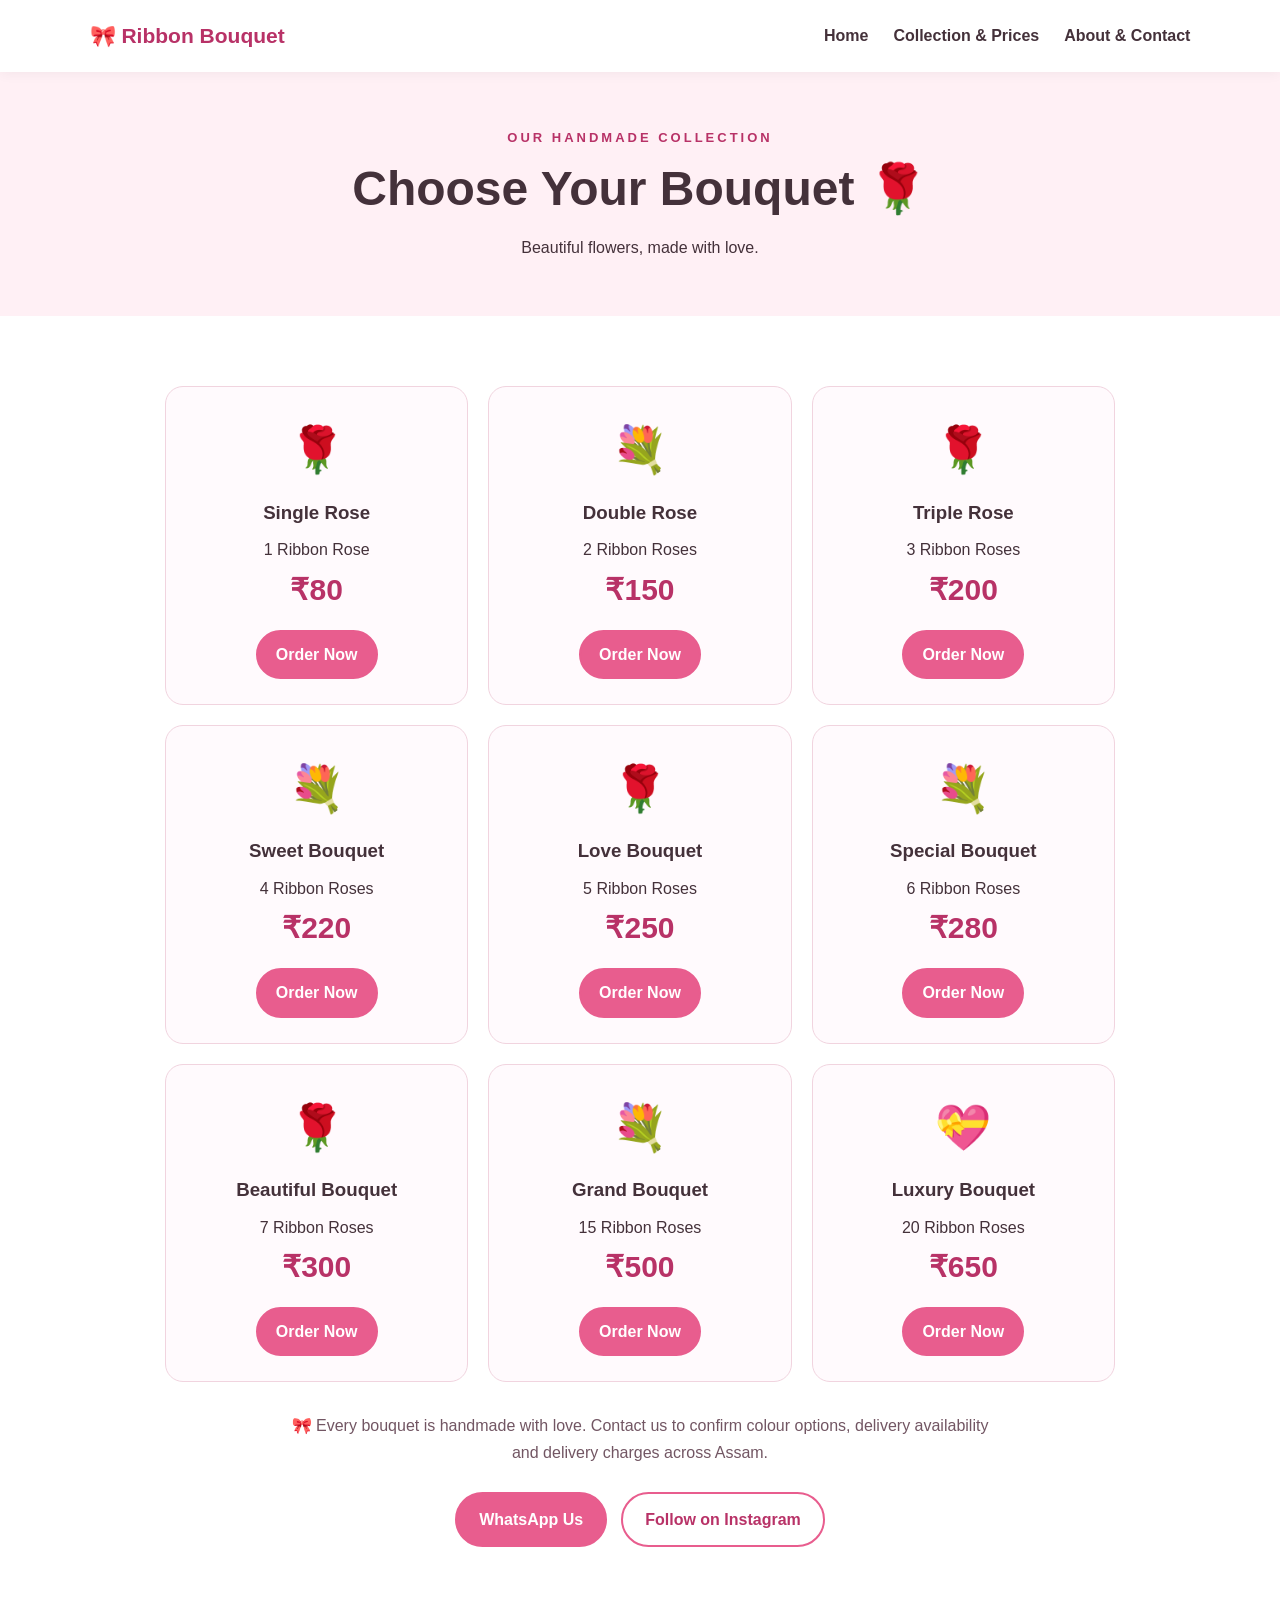
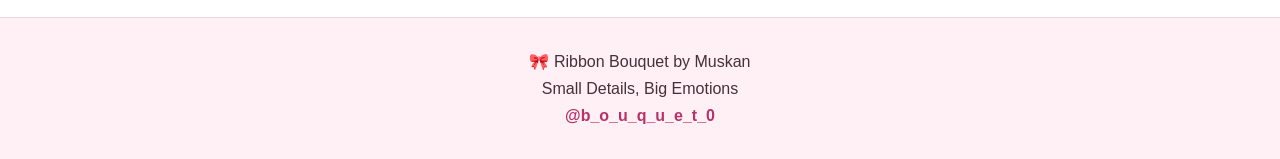
==== collection.html @ 43a4f088 "Create collection.html" ====
<!DOCTYPE html><html lang="en">
<head>
  <meta charset="UTF-8">
  <meta name="viewport" content="width=device-width, initial-scale=1.0">
  <title>Collection & Prices | Ribbon Bouquet by Muskan</title>
  <meta name="description" content="Explore handmade ribbon rose bouquets and prices. Order your favourite bouquet across Assam.">
  <link rel="stylesheet" href="style.css">
</head>
<body>  <header class="header">
    <a class="logo" href="index.html">🎀 Ribbon Bouquet</a>
    <button class="menu-btn" onclick="toggleMenu()">☰</button>
    <nav id="nav">
      <a href="index.html">Home</a>
      <a href="collection.html">Collection & Prices</a>
      <a href="about.html">About & Contact</a>
    </nav>
  </header>  <main>
    <section class="page-banner">
      <p class="eyebrow">OUR HANDMADE COLLECTION</p>
      <h1>Choose Your Bouquet 🌹</h1>
      <p>Beautiful flowers, made with love.</p>
    </section><section class="section">
  <div class="price-grid">

    <article class="price-card">
      <div class="rose">🌹</div>
      <h3>Single Rose</h3>
      <p>1 Ribbon Rose</p>
      <p class="price">₹80</p>
      <a class="btn order-btn" href="#" data-product="1 Rose Bouquet - ₹80">Order Now</a>
    </article>

    <article class="price-card">
      <div class="rose">💐</div>
      <h3>Double Rose</h3>
      <p>2 Ribbon Roses</p>
      <p class="price">₹150</p>
      <a class="btn order-btn" href="#" data-product="2 Rose Bouquet - ₹150">Order Now</a>
    </article>

    <article class="price-card">
      <div class="rose">🌹</div>
      <h3>Triple Rose</h3>
      <p>3 Ribbon Roses</p>
      <p class="price">₹200</p>
      <a class="btn order-btn" href="#" data-product="3 Rose Bouquet - ₹200">Order Now</a>
    </article>

    <article class="price-card">
      <div class="rose">💐</div>
      <h3>Sweet Bouquet</h3>
      <p>4 Ribbon Roses</p>
      <p class="price">₹220</p>
      <a class="btn order-btn" href="#" data-product="4 Rose Bouquet - ₹220">Order Now</a>
    </article>

    <article class="price-card">
      <div class="rose">🌹</div>
      <h3>Love Bouquet</h3>
      <p>5 Ribbon Roses</p>
      <p class="price">₹250</p>
      <a class="btn order-btn" href="#" data-product="5 Rose Bouquet - ₹250">Order Now</a>
    </article>

    <article class="price-card">
      <div class="rose">💐</div>
      <h3>Special Bouquet</h3>
      <p>6 Ribbon Roses</p>
      <p class="price">₹280</p>
      <a class="btn order-btn" href="#" data-product="6 Rose Bouquet - ₹280">Order Now</a>
    </article>

    <article class="price-card">
      <div class="rose">🌹</div>
      <h3>Beautiful Bouquet</h3>
      <p>7 Ribbon Roses</p>
      <p class="price">₹300</p>
      <a class="btn order-btn" href="#" data-product="7 Rose Bouquet - ₹300">Order Now</a>
    </article>

    <article class="price-card">
      <div class="rose">💐</div>
      <h3>Grand Bouquet</h3>
      <p>15 Ribbon Roses</p>
      <p class="price">₹500</p>
      <a class="btn order-btn" href="#" data-product="15 Rose Bouquet - ₹500">Order Now</a>
    </article>

    <article class="price-card">
      <div class="rose">💝</div>
      <h3>Luxury Bouquet</h3>
      <p>20 Ribbon Roses</p>
      <p class="price">₹650</p>
      <a class="btn order-btn" href="#" data-product="20 Rose Bouquet - ₹650">Order Now</a>
    </article>

  </div>

  <p class="note">
    🎀 Every bouquet is handmade with love. Contact us to confirm colour options,
    delivery availability and delivery charges across Assam.
  </p>

  <div class="contact-buttons">
    <a class="btn" href="https://wa.me/919864152219" target="_blank" rel="noopener">WhatsApp Us</a>
    <a class="btn btn-light" href="https://www.instagram.com/b_o_u_q_u_e_t_0/" target="_blank" rel="noopener">Follow on Instagram</a>
  </div>
</section>

  </main>  <footer>
    <p>🎀 Ribbon Bouquet by Muskan</p>
    <p>Small Details, Big Emotions</p>
    <a href="https://www.instagram.com/b_o_u_q_u_e_t_0/" target="_blank" rel="noopener">@b_o_u_q_u_e_t_0</a>
  </footer>  <script src="script.js"></script></body>
</html>
---- style.css ----
* {
  margin: 0;
  padding: 0;
  box-sizing: border-box;
  }

:root {
--pink: #e85d8e;
--dark-pink: #b83267;
--light-pink: #fff0f5;
--gold: #c69b45;
--white: #ffffff;
--text: #44313a;
}

html {
scroll-behavior: smooth;
}

body {
font-family: Arial, sans-serif;
background: var(--white);
color: var(--text);
line-height: 1.7;
}

.header {
display: flex;
justify-content: space-between;
align-items: center;
padding: 18px 7%;
background: #fff;
box-shadow: 0 2px 12px #0000000c;
position: sticky;
top: 0;
z-index: 100;
}

.logo {
color: var(--dark-pink);
font-size: 21px;
font-weight: bold;
text-decoration: none;
}

nav {
display: flex;
gap: 25px;
}

nav a {
color: var(--text);
text-decoration: none;
font-weight: 600;
}

nav a:hover,
footer a:hover {
color: var(--pink);
}

.menu-btn {
display: none;
border: none;
background: transparent;
font-size: 27px;
cursor: pointer;
}

.hero {
min-height: 540px;
padding: 70px 8%;
display: flex;
align-items: center;
justify-content: space-between;
gap: 35px;
background: linear-gradient(135deg, #fff5f8, #ffe3ed);
}

.hero-content {
max-width: 600px;
}

.eyebrow {
color: var(--dark-pink);
font-size: 13px;
letter-spacing: 3px;
font-weight: bold;
margin-bottom: 12px;
}

h1 {
font-size: clamp(38px, 6vw, 65px);
line-height: 1.15;
margin-bottom: 18px;
}

h1 span {
color: var(--pink);
}

.tagline {
color: var(--gold);
font-size: 21px;
font-weight: bold;
margin-bottom: 12px;
}

.hero-content > p:not(.eyebrow):not(.tagline) {
max-width: 500px;
margin-bottom: 24px;
}

.buttons {
display: flex;
flex-wrap: wrap;
gap: 12px;
}

.btn {
display: inline-block;
background: var(--pink);
color: white;
padding: 12px 22px;
border-radius: 30px;
text-decoration: none;
border: 2px solid var(--pink);
font-weight: bold;
transition: 0.2s;
}

.btn:hover {
background: var(--dark-pink);
border-color: var(--dark-pink);
transform: translateY(-2px);
}

.btn-light {
background: transparent;
color: var(--dark-pink);
}

.btn-light:hover {
color: white;
}

.hero-art {
min-width: 240px;
width: 340px;
height: 340px;
border: 2px solid #e8c36e;
border-radius: 50%;
background: radial-gradient(circle, #fff 20%, #ffd9e6 100%);
display: flex;
flex-direction: column;
align-items: center;
justify-content: center;
box-shadow: 0 15px 40px #b832671b;
}

.flower {
font-size: 120px;
filter: drop-shadow(0 5px 5px #00000015);
}

.ribbon {
color: var(--dark-pink);
font-family: Georgia, serif;
font-size: 19px;
font-style: italic;
}

.section {
text-align: center;
padding: 70px 7%;
}

h2 {
font-size: clamp(27px, 4vw, 38px);
margin-bottom: 35px;
}

.cards {
display: grid;
grid-template-columns: repeat(3, 1fr);
gap: 22px;
margin: 30px 0;
}

.card {
padding: 30px 22px;
border: 1px solid #f4d3df;
border-radius: 18px;
background: #fffafd;
box-shadow: 0 8px 25px #00000006;
}

.card span {
font-size: 42px;
}

.card h3 {
margin: 12px 0 7px;
color: var(--dark-pink);
}

.page-banner {
text-align: center;
padding: 55px 20px;
background: var(--light-pink);
}

.page-banner h1 {
font-size: clamp(32px, 5vw, 48px);
}

.price-grid {
display: grid;
grid-template-columns: repeat(3, 1fr);
gap: 20px;
max-width: 950px;
margin: auto;
}

.price-card {
border: 1px solid #f1d4df;
padding: 25px 15px;
border-radius: 18px;
background: #fffafd;
}

.price-card .rose {
font-size: 45px;
}

.price-card h3 {
margin: 8px 0;
}

.price {
color: var(--dark-pink);
font-size: 30px;
font-weight: bold;
}

.price-card .btn {
margin-top: 15px;
padding: 9px 18px;
}

.note {
margin: 30px auto 0;
max-width: 700px;
color: #725663;
}

.about-box {
max-width: 850px;
margin: auto;
text-align: left;
background: #fffafd;
border: 1px solid #f1d4df;
border-radius: 20px;
padding: 30px;
}

.about-box h2 {
margin: 20px 0 10px;
font-size: 25px;
}

.about-box ul {
padding-left: 22px;
}

.contact-buttons {
display: flex;
justify-content: center;
flex-wrap: wrap;
gap: 14px;
margin-top: 25px;
}

footer {
text-align: center;
padding: 30px 15px;
background: #fff0f5;
border-top: 1px solid #f1d4df;
}

footer a {
color: var(--dark-pink);
text-decoration: none;
font-weight: bold;
}

@media (max-width: 700px) {
.header {
padding: 15px 5%;
}

.logo {
font-size: 17px;
}

.menu-btn {
display: block;
}

nav {
display: none;
position: absolute;
top: 65px;
left: 0;
right: 0;
background: white;
flex-direction: column;
gap: 0;
box-shadow: 0 10px 15px #00000010;
}

nav.show {
display: flex;
}

nav a {
padding: 13px 7%;
border-top: 1px solid #f8e1e9;
}

.hero {
padding: 45px 7%;
flex-direction: column;
text-align: center;
}

.hero-content {
order: 1;
}

.hero-art {
order: 0;
width: 240px;
height: 240px;
min-width: 0;
}

.flower {
font-size: 85px;
}

.buttons {
justify-content: center;
}

.cards,
.price-grid {
grid-template-columns: 1fr;
}

.section {
padding: 50px 6%;
}
}
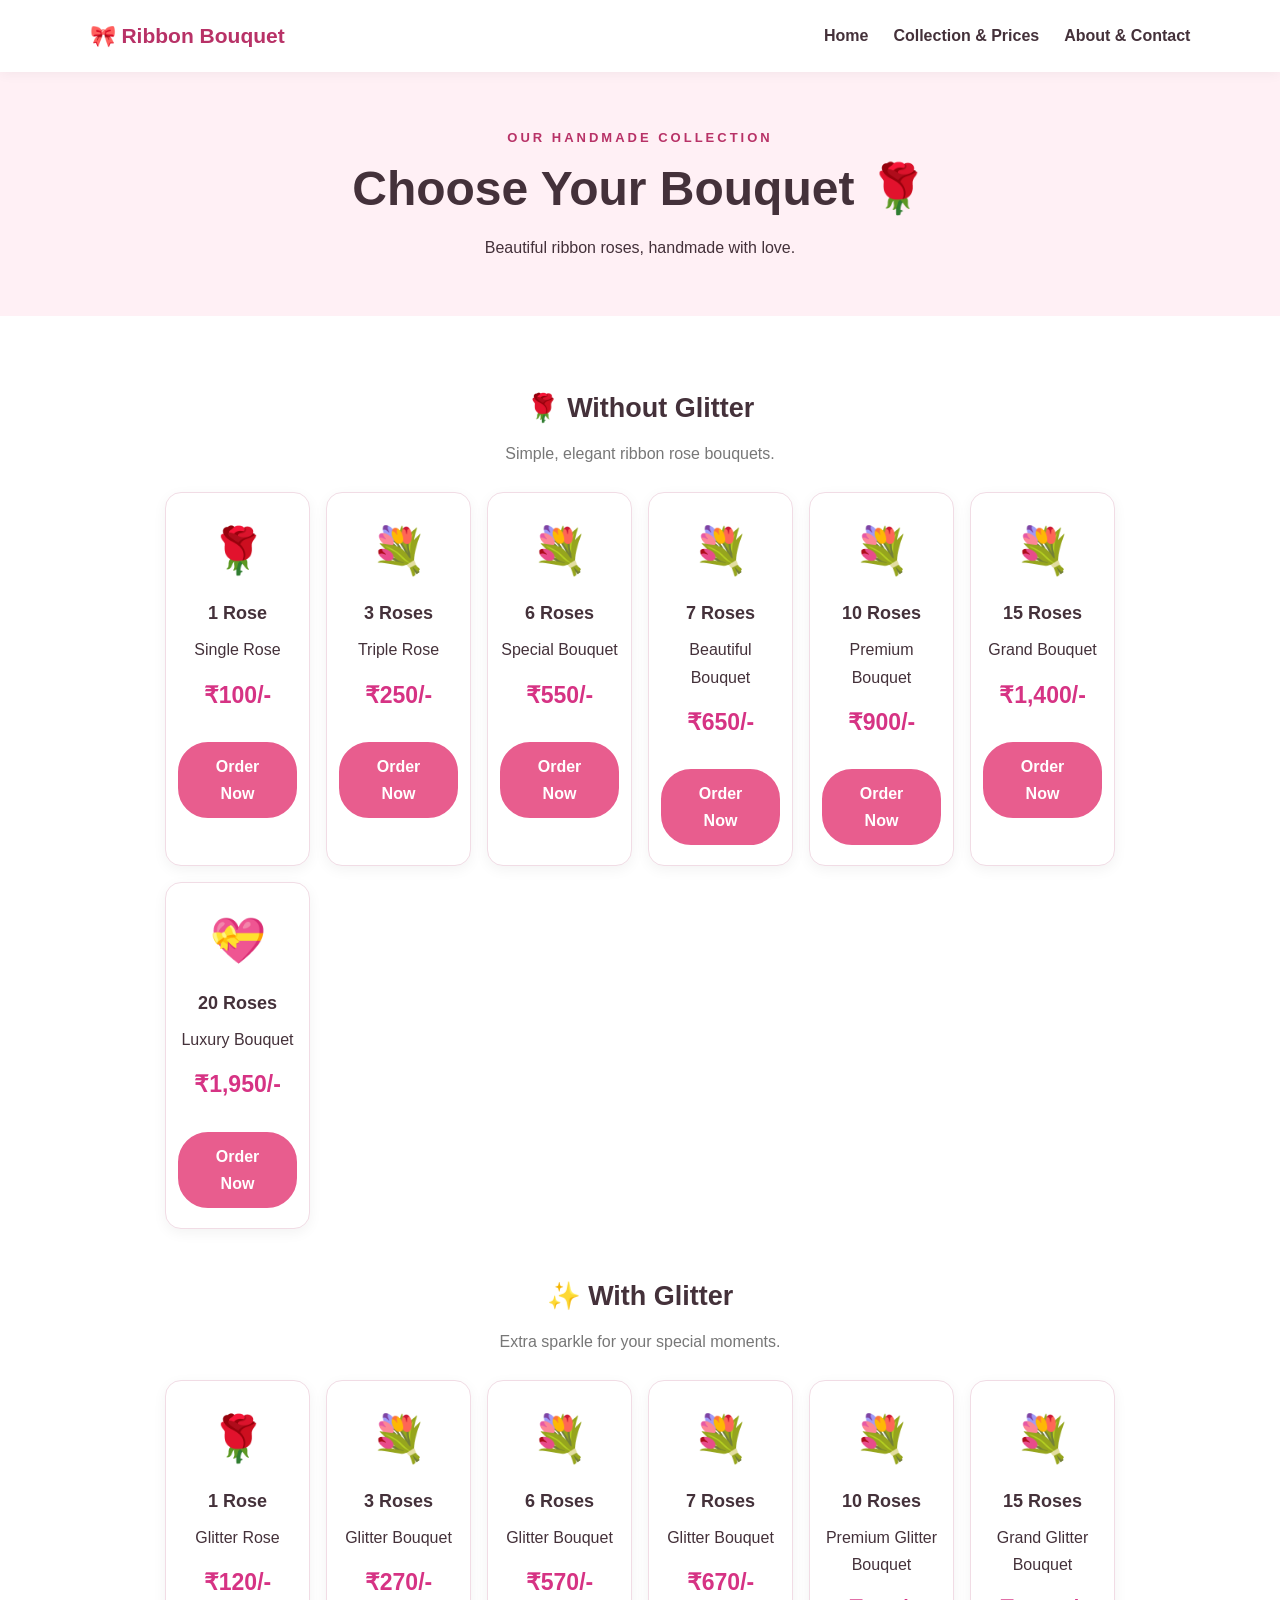
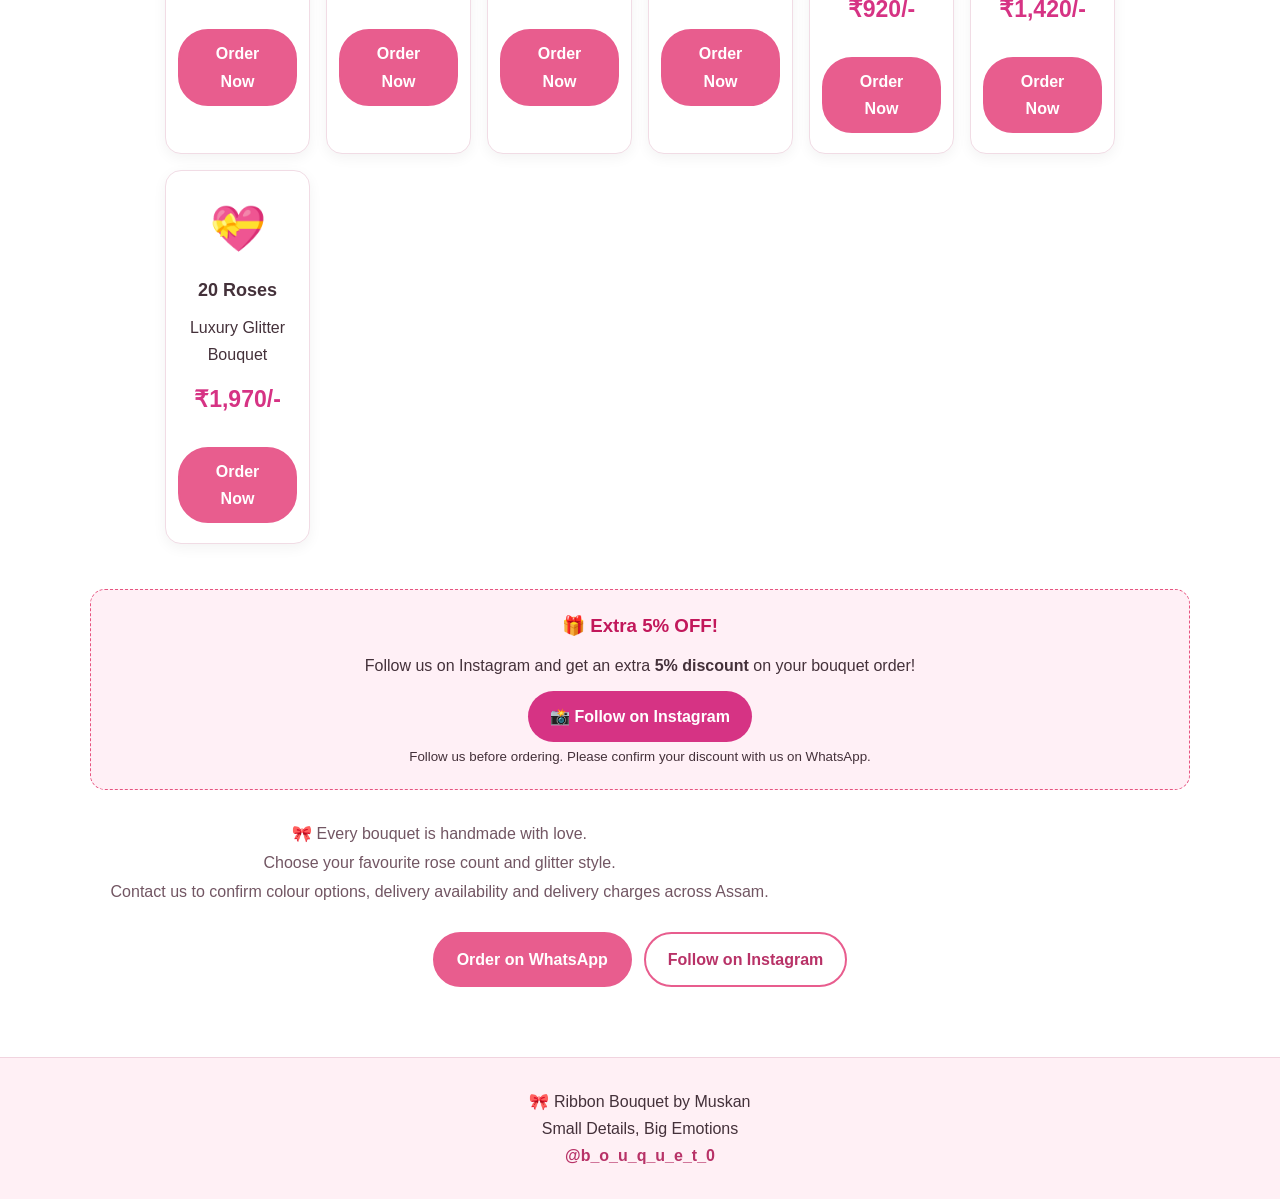
==== commit 8d81fc61: "Update collection.html" ====
--- a/collection.html
+++ b/collection.html
@@ -1,115 +1,360 @@
-<!DOCTYPE html><html lang="en">
+<!DOCTYPE html>
+<html lang="en">
 <head>
   <meta charset="UTF-8">
   <meta name="viewport" content="width=device-width, initial-scale=1.0">
+
   <title>Collection & Prices | Ribbon Bouquet by Muskan</title>
-  <meta name="description" content="Explore handmade ribbon rose bouquets and prices. Order your favourite bouquet across Assam.">
+
+  <meta name="description"
+        content="Explore handmade ribbon rose bouquets with and without glitter. Get an extra 5% discount when you follow us on Instagram. Delivery across Assam.">
+
   <link rel="stylesheet" href="style.css">
+
+  <style>
+    .price-section {
+      margin-bottom: 45px;
+    }
+
+    .price-heading {
+      text-align: center;
+      margin-bottom: 25px;
+    }
+
+    .price-heading h2 {
+      font-size: 27px;
+      margin-bottom: 8px;
+    }
+
+    .price-heading p {
+      color: #777;
+    }
+
+    .price-grid {
+      display: grid;
+      grid-template-columns: repeat(auto-fit, minmax(145px, 1fr));
+      gap: 16px;
+    }
+
+    .price-card {
+      background: #fff;
+      border: 1px solid #f1dce5;
+      border-radius: 16px;
+      padding: 20px 12px;
+      text-align: center;
+      box-shadow: 0 4px 14px rgba(0,0,0,0.05);
+    }
+
+    .rose {
+      font-size: 38px;
+      margin-bottom: 8px;
+    }
+
+    .price-card h3 {
+      font-size: 18px;
+      margin: 8px 0;
+    }
+
+    .price-card .price {
+      font-size: 23px;
+      font-weight: bold;
+      color: #d63384;
+      margin: 12px 0;
+    }
+
+    .discount-note {
+      background: #fff0f6;
+      border: 1px dashed #e75480;
+      border-radius: 15px;
+      padding: 20px;
+      text-align: center;
+      margin: 30px 0;
+    }
+
+    .discount-note h3 {
+      color: #c2185b;
+      margin-bottom: 10px;
+    }
+
+    .discount-note p {
+      line-height: 1.7;
+    }
+
+    .follow-btn {
+      display: inline-block;
+      margin-top: 12px;
+      padding: 12px 22px;
+      background: #d63384;
+      color: white;
+      border-radius: 30px;
+      text-decoration: none;
+      font-weight: bold;
+    }
+
+    .note {
+      line-height: 1.8;
+      text-align: center;
+      margin: 25px 0;
+    }
+
+    .contact-buttons {
+      display: flex;
+      flex-wrap: wrap;
+      justify-content: center;
+      gap: 12px;
+    }
+
+    @media (max-width: 400px) {
+      .price-grid {
+        grid-template-columns: repeat(2, minmax(0, 1fr));
+      }
+    }
+  </style>
 </head>
-<body>  <header class="header">
+
+<body>
+
+  <header class="header">
     <a class="logo" href="index.html">🎀 Ribbon Bouquet</a>
-    <button class="menu-btn" onclick="toggleMenu()">☰</button>
+
+    <button class="menu-btn"
+            onclick="toggleMenu()"
+            aria-label="Open navigation menu">☰</button>
+
     <nav id="nav">
       <a href="index.html">Home</a>
       <a href="collection.html">Collection & Prices</a>
       <a href="about.html">About & Contact</a>
     </nav>
-  </header>  <main>
+  </header>
+
+  <main>
+
     <section class="page-banner">
       <p class="eyebrow">OUR HANDMADE COLLECTION</p>
       <h1>Choose Your Bouquet 🌹</h1>
-      <p>Beautiful flowers, made with love.</p>
-    </section><section class="section">
-  <div class="price-grid">
-
-    <article class="price-card">
-      <div class="rose">🌹</div>
-      <h3>Single Rose</h3>
-      <p>1 Ribbon Rose</p>
-      <p class="price">₹80</p>
-      <a class="btn order-btn" href="#" data-product="1 Rose Bouquet - ₹80">Order Now</a>
-    </article>
-
-    <article class="price-card">
-      <div class="rose">💐</div>
-      <h3>Double Rose</h3>
-      <p>2 Ribbon Roses</p>
-      <p class="price">₹150</p>
-      <a class="btn order-btn" href="#" data-product="2 Rose Bouquet - ₹150">Order Now</a>
-    </article>
-
-    <article class="price-card">
-      <div class="rose">🌹</div>
-      <h3>Triple Rose</h3>
-      <p>3 Ribbon Roses</p>
-      <p class="price">₹200</p>
-      <a class="btn order-btn" href="#" data-product="3 Rose Bouquet - ₹200">Order Now</a>
-    </article>
-
-    <article class="price-card">
-      <div class="rose">💐</div>
-      <h3>Sweet Bouquet</h3>
-      <p>4 Ribbon Roses</p>
-      <p class="price">₹220</p>
-      <a class="btn order-btn" href="#" data-product="4 Rose Bouquet - ₹220">Order Now</a>
-    </article>
-
-    <article class="price-card">
-      <div class="rose">🌹</div>
-      <h3>Love Bouquet</h3>
-      <p>5 Ribbon Roses</p>
-      <p class="price">₹250</p>
-      <a class="btn order-btn" href="#" data-product="5 Rose Bouquet - ₹250">Order Now</a>
-    </article>
-
-    <article class="price-card">
-      <div class="rose">💐</div>
-      <h3>Special Bouquet</h3>
-      <p>6 Ribbon Roses</p>
-      <p class="price">₹280</p>
-      <a class="btn order-btn" href="#" data-product="6 Rose Bouquet - ₹280">Order Now</a>
-    </article>
-
-    <article class="price-card">
-      <div class="rose">🌹</div>
-      <h3>Beautiful Bouquet</h3>
-      <p>7 Ribbon Roses</p>
-      <p class="price">₹300</p>
-      <a class="btn order-btn" href="#" data-product="7 Rose Bouquet - ₹300">Order Now</a>
-    </article>
-
-    <article class="price-card">
-      <div class="rose">💐</div>
-      <h3>Grand Bouquet</h3>
-      <p>15 Ribbon Roses</p>
-      <p class="price">₹500</p>
-      <a class="btn order-btn" href="#" data-product="15 Rose Bouquet - ₹500">Order Now</a>
-    </article>
-
-    <article class="price-card">
-      <div class="rose">💝</div>
-      <h3>Luxury Bouquet</h3>
-      <p>20 Ribbon Roses</p>
-      <p class="price">₹650</p>
-      <a class="btn order-btn" href="#" data-product="20 Rose Bouquet - ₹650">Order Now</a>
-    </article>
-
-  </div>
-
-  <p class="note">
-    🎀 Every bouquet is handmade with love. Contact us to confirm colour options,
-    delivery availability and delivery charges across Assam.
-  </p>
-
-  <div class="contact-buttons">
-    <a class="btn" href="https://wa.me/919864152219" target="_blank" rel="noopener">WhatsApp Us</a>
-    <a class="btn btn-light" href="https://www.instagram.com/b_o_u_q_u_e_t_0/" target="_blank" rel="noopener">Follow on Instagram</a>
-  </div>
-</section>
-
-  </main>  <footer>
+      <p>Beautiful ribbon roses, handmade with love.</p>
+    </section>
+
+    <section class="section">
+
+      <!-- WITHOUT GLITTER -->
+      <div class="price-section">
+
+        <div class="price-heading">
+          <h2>🌹 Without Glitter</h2>
+          <p>Simple, elegant ribbon rose bouquets.</p>
+        </div>
+
+        <div class="price-grid">
+
+          <article class="price-card">
+            <div class="rose">🌹</div>
+            <h3>1 Rose</h3>
+            <p>Single Rose</p>
+            <p class="price">₹100/-</p>
+            <a class="btn order-btn" href="#"
+               data-product="Without Glitter - 1 Rose - ₹100">Order Now</a>
+          </article>
+
+          <article class="price-card">
+            <div class="rose">💐</div>
+            <h3>3 Roses</h3>
+            <p>Triple Rose</p>
+            <p class="price">₹250/-</p>
+            <a class="btn order-btn" href="#"
+               data-product="Without Glitter - 3 Roses - ₹250">Order Now</a>
+          </article>
+
+          <article class="price-card">
+            <div class="rose">💐</div>
+            <h3>6 Roses</h3>
+            <p>Special Bouquet</p>
+            <p class="price">₹550/-</p>
+            <a class="btn order-btn" href="#"
+               data-product="Without Glitter - 6 Roses - ₹550">Order Now</a>
+          </article>
+
+          <article class="price-card">
+            <div class="rose">💐</div>
+            <h3>7 Roses</h3>
+            <p>Beautiful Bouquet</p>
+            <p class="price">₹650/-</p>
+            <a class="btn order-btn" href="#"
+               data-product="Without Glitter - 7 Roses - ₹650">Order Now</a>
+          </article>
+
+          <article class="price-card">
+            <div class="rose">💐</div>
+            <h3>10 Roses</h3>
+            <p>Premium Bouquet</p>
+            <p class="price">₹900/-</p>
+            <a class="btn order-btn" href="#"
+               data-product="Without Glitter - 10 Roses - ₹900">Order Now</a>
+          </article>
+
+          <article class="price-card">
+            <div class="rose">💐</div>
+            <h3>15 Roses</h3>
+            <p>Grand Bouquet</p>
+            <p class="price">₹1,400/-</p>
+            <a class="btn order-btn" href="#"
+               data-product="Without Glitter - 15 Roses - ₹1400">Order Now</a>
+          </article>
+
+          <article class="price-card">
+            <div class="rose">💝</div>
+            <h3>20 Roses</h3>
+            <p>Luxury Bouquet</p>
+            <p class="price">₹1,950/-</p>
+            <a class="btn order-btn" href="#"
+               data-product="Without Glitter - 20 Roses - ₹1950">Order Now</a>
+          </article>
+
+        </div>
+      </div>
+
+      <!-- WITH GLITTER -->
+      <div class="price-section">
+
+        <div class="price-heading">
+          <h2>✨ With Glitter</h2>
+          <p>Extra sparkle for your special moments.</p>
+        </div>
+
+        <div class="price-grid">
+
+          <article class="price-card">
+            <div class="rose">🌹</div>
+            <h3>1 Rose</h3>
+            <p>Glitter Rose</p>
+            <p class="price">₹120/-</p>
+            <a class="btn order-btn" href="#"
+               data-product="With Glitter - 1 Rose - ₹120">Order Now</a>
+          </article>
+
+          <article class="price-card">
+            <div class="rose">💐</div>
+            <h3>3 Roses</h3>
+            <p>Glitter Bouquet</p>
+            <p class="price">₹270/-</p>
+            <a class="btn order-btn" href="#"
+               data-product="With Glitter - 3 Roses - ₹270">Order Now</a>
+          </article>
+
+          <article class="price-card">
+            <div class="rose">💐</div>
+            <h3>6 Roses</h3>
+            <p>Glitter Bouquet</p>
+            <p class="price">₹570/-</p>
+            <a class="btn order-btn" href="#"
+               data-product="With Glitter - 6 Roses - ₹570">Order Now</a>
+          </article>
+
+          <article class="price-card">
+            <div class="rose">💐</div>
+            <h3>7 Roses</h3>
+            <p>Glitter Bouquet</p>
+            <p class="price">₹670/-</p>
+            <a class="btn order-btn" href="#"
+               data-product="With Glitter - 7 Roses - ₹670">Order Now</a>
+          </article>
+
+          <article class="price-card">
+            <div class="rose">💐</div>
+            <h3>10 Roses</h3>
+            <p>Premium Glitter Bouquet</p>
+            <p class="price">₹920/-</p>
+            <a class="btn order-btn" href="#"
+               data-product="With Glitter - 10 Roses - ₹920">Order Now</a>
+          </article>
+
+          <article class="price-card">
+            <div class="rose">💐</div>
+            <h3>15 Roses</h3>
+            <p>Grand Glitter Bouquet</p>
+            <p class="price">₹1,420/-</p>
+            <a class="btn order-btn" href="#"
+               data-product="With Glitter - 15 Roses - ₹1420">Order Now</a>
+          </article>
+
+          <article class="price-card">
+            <div class="rose">💝</div>
+            <h3>20 Roses</h3>
+            <p>Luxury Glitter Bouquet</p>
+            <p class="price">₹1,970/-</p>
+            <a class="btn order-btn" href="#"
+               data-product="With Glitter - 20 Roses - ₹1970">Order Now</a>
+          </article>
+
+        </div>
+      </div>
+
+      <!-- INSTAGRAM DISCOUNT -->
+      <div class="discount-note">
+        <h3>🎁 Extra 5% OFF!</h3>
+
+        <p>
+          Follow us on Instagram and get an extra
+          <strong>5% discount</strong> on your bouquet order!
+        </p>
+
+        <a class="follow-btn"
+           href="https://www.instagram.com/b_o_u_q_u_e_t_0/"
+           target="_blank"
+           rel="noopener">
+          📸 Follow on Instagram
+        </a>
+
+        <p>
+          <small>
+            Follow us before ordering. Please confirm your discount
+            with us on WhatsApp.
+          </small>
+        </p>
+      </div>
+
+      <p class="note">
+        🎀 Every bouquet is handmade with love.<br>
+        Choose your favourite rose count and glitter style.<br>
+        Contact us to confirm colour options, delivery availability
+        and delivery charges across Assam.
+      </p>
+
+      <div class="contact-buttons">
+
+        <a class="btn"
+           href="https://wa.me/919864152219"
+           target="_blank"
+           rel="noopener">
+          Order on WhatsApp
+        </a>
+
+        <a class="btn btn-light"
+           href="https://www.instagram.com/b_o_u_q_u_e_t_0/"
+           target="_blank"
+           rel="noopener">
+          Follow on Instagram
+        </a>
+
+      </div>
+
+    </section>
+
+  </main>
+
+  <footer>
     <p>🎀 Ribbon Bouquet by Muskan</p>
     <p>Small Details, Big Emotions</p>
-    <a href="https://www.instagram.com/b_o_u_q_u_e_t_0/" target="_blank" rel="noopener">@b_o_u_q_u_e_t_0</a>
-  </footer>  <script src="script.js"></script></body>
+
+    <a href="https://www.instagram.com/b_o_u_q_u_e_t_0/"
+       target="_blank"
+       rel="noopener">
+      @b_o_u_q_u_e_t_0
+    </a>
+  </footer>
+
+  <script src="script.js"></script>
+
+</body>
 </html>
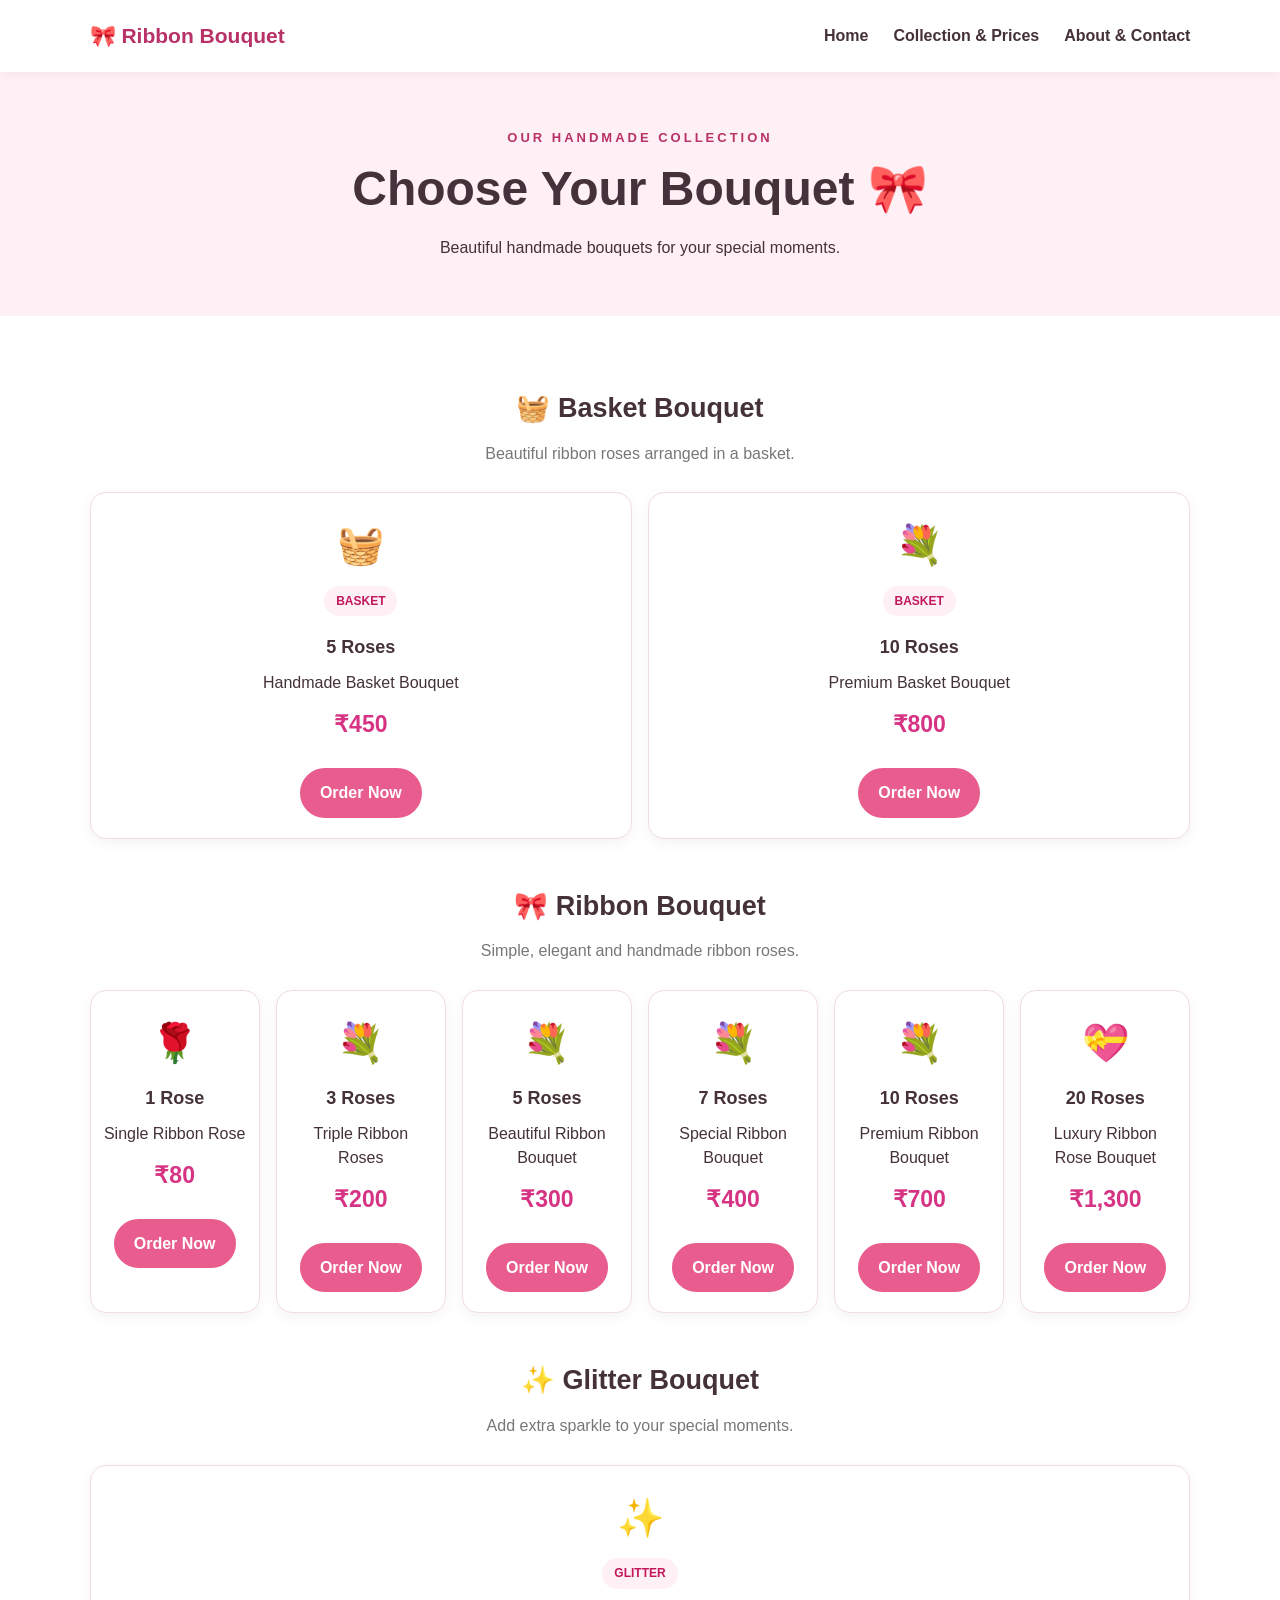
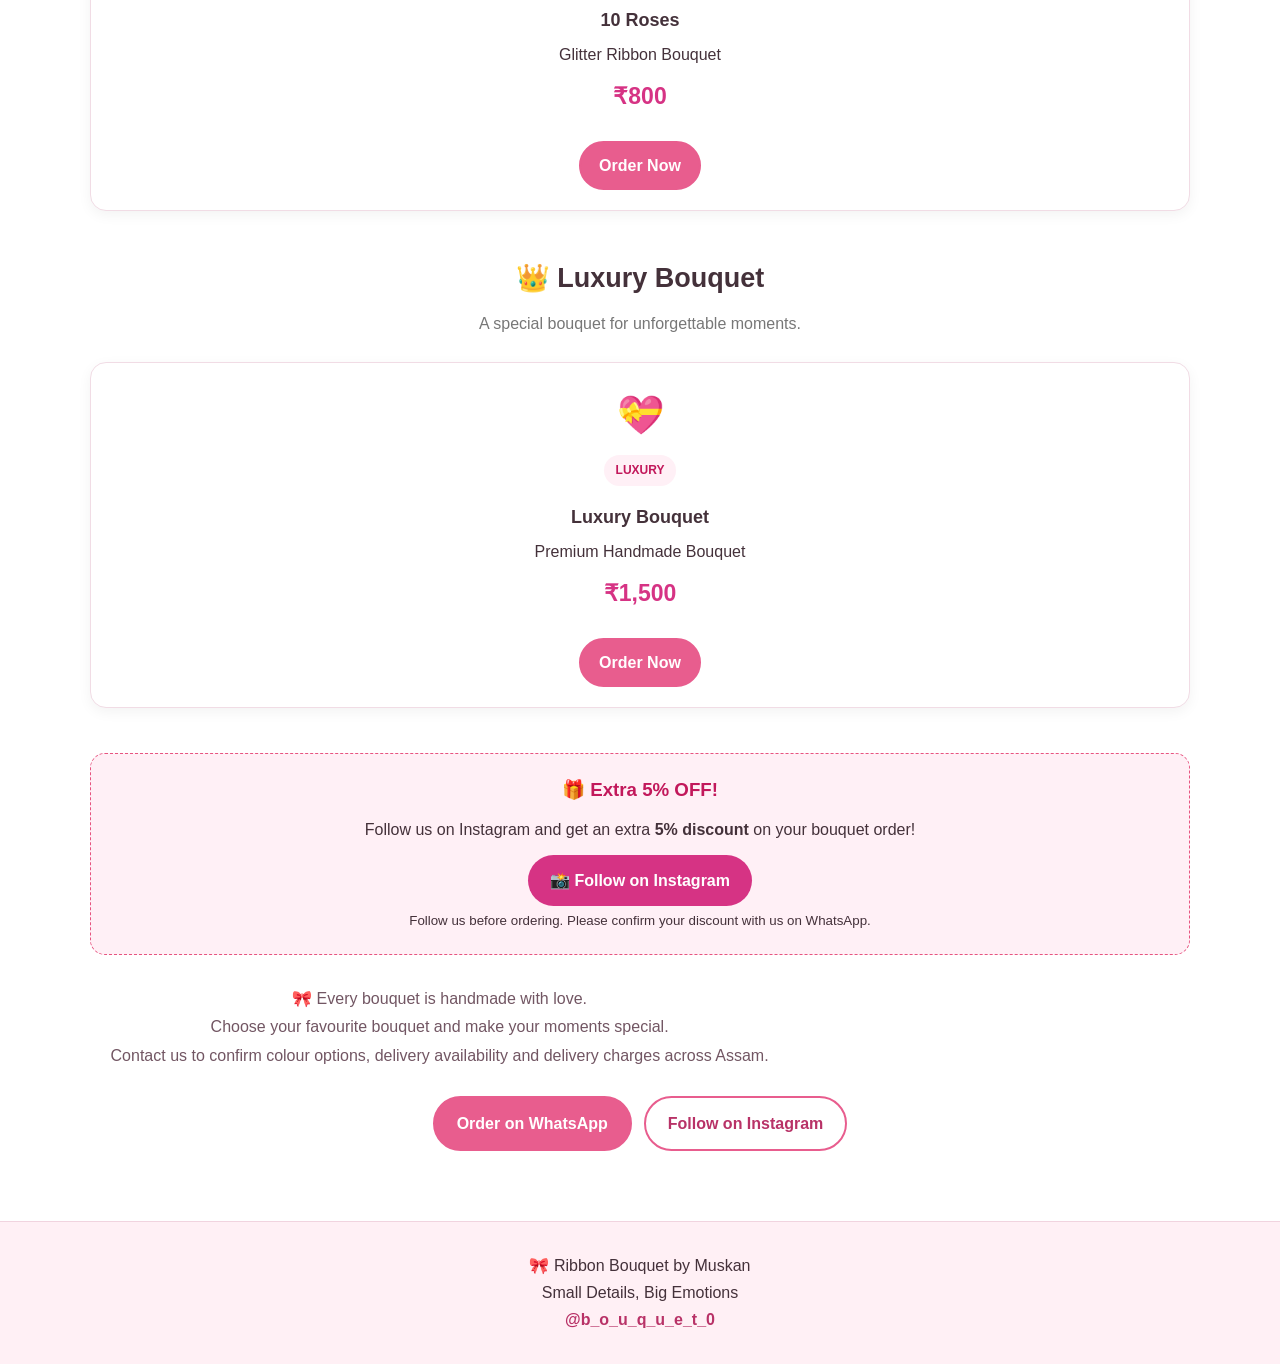
==== commit 75a4277f: "Update collection.html" ====
--- a/collection.html
+++ b/collection.html
@@ -1,17 +1,10 @@
-<!DOCTYPE html>
-<html lang="en">
+<!DOCTYPE html><html lang="en">
 <head>
   <meta charset="UTF-8">
-  <meta name="viewport" content="width=device-width, initial-scale=1.0">
-
-  <title>Collection & Prices | Ribbon Bouquet by Muskan</title>
-
-  <meta name="description"
-        content="Explore handmade ribbon rose bouquets with and without glitter. Get an extra 5% discount when you follow us on Instagram. Delivery across Assam.">
-
-  <link rel="stylesheet" href="style.css">
-
-  <style>
+  <meta name="viewport" content="width=device-width, initial-scale=1.0">  <title>Collection & Prices | Ribbon Bouquet by Muskan</title><meta name="description"
+content="Explore handmade Basket Bouquets, Ribbon Bouquets, Glitter Bouquets and Luxury Bouquets by Ribbon Bouquet by Muskan. Get an extra 5% discount when you follow us on Instagram. Delivery across Assam.">
+
+  <meta name="theme-color" content="#d63384">  <link rel="stylesheet" href="style.css">  <style>
     .price-section {
       margin-bottom: 45px;
     }
@@ -42,7 +35,13 @@
       border-radius: 16px;
       padding: 20px 12px;
       text-align: center;
-      box-shadow: 0 4px 14px rgba(0,0,0,0.05);
+      box-shadow: 0 4px 14px rgba(0, 0, 0, 0.05);
+      transition: transform 0.2s ease, box-shadow 0.2s ease;
+    }
+
+    .price-card:hover {
+      transform: translateY(-4px);
+      box-shadow: 0 8px 20px rgba(214, 51, 132, 0.12);
     }
 
     .rose {
@@ -53,6 +52,10 @@
     .price-card h3 {
       font-size: 18px;
       margin: 8px 0;
+    }
+
+    .price-card p {
+      line-height: 1.5;
     }
 
     .price-card .price {
@@ -60,6 +63,12 @@
       font-weight: bold;
       color: #d63384;
       margin: 12px 0;
+    }
+
+    .price-card .order-btn {
+      display: inline-block;
+      text-decoration: none;
+      cursor: pointer;
     }
 
     .discount-note {
@@ -91,6 +100,10 @@
       font-weight: bold;
     }
 
+    .follow-btn:hover {
+      background: #b52168;
+    }
+
     .note {
       line-height: 1.8;
       text-align: center;
@@ -104,257 +117,328 @@
       gap: 12px;
     }
 
+    .category-label {
+      display: inline-block;
+      background: #fff0f6;
+      color: #c2185b;
+      padding: 5px 12px;
+      border-radius: 20px;
+      font-size: 12px;
+      font-weight: bold;
+      margin-bottom: 8px;
+    }
+
     @media (max-width: 400px) {
       .price-grid {
         grid-template-columns: repeat(2, minmax(0, 1fr));
+        gap: 10px;
       }
-    }
-  </style>
-</head>
-
-<body>
-
-  <header class="header">
-    <a class="logo" href="index.html">🎀 Ribbon Bouquet</a>
-
-    <button class="menu-btn"
-            onclick="toggleMenu()"
-            aria-label="Open navigation menu">☰</button>
-
-    <nav id="nav">
-      <a href="index.html">Home</a>
-      <a href="collection.html">Collection & Prices</a>
-      <a href="about.html">About & Contact</a>
-    </nav>
-  </header>
-
-  <main>
-
-    <section class="page-banner">
-      <p class="eyebrow">OUR HANDMADE COLLECTION</p>
-      <h1>Choose Your Bouquet 🌹</h1>
-      <p>Beautiful ribbon roses, handmade with love.</p>
-    </section>
-
-    <section class="section">
-
-      <!-- WITHOUT GLITTER -->
-      <div class="price-section">
-
-        <div class="price-heading">
-          <h2>🌹 Without Glitter</h2>
-          <p>Simple, elegant ribbon rose bouquets.</p>
-        </div>
-
-        <div class="price-grid">
-
-          <article class="price-card">
-            <div class="rose">🌹</div>
-            <h3>1 Rose</h3>
-            <p>Single Rose</p>
-            <p class="price">₹100/-</p>
-            <a class="btn order-btn" href="#"
-               data-product="Without Glitter - 1 Rose - ₹100">Order Now</a>
-          </article>
-
-          <article class="price-card">
-            <div class="rose">💐</div>
-            <h3>3 Roses</h3>
-            <p>Triple Rose</p>
-            <p class="price">₹250/-</p>
-            <a class="btn order-btn" href="#"
-               data-product="Without Glitter - 3 Roses - ₹250">Order Now</a>
-          </article>
-
-          <article class="price-card">
-            <div class="rose">💐</div>
-            <h3>6 Roses</h3>
-            <p>Special Bouquet</p>
-            <p class="price">₹550/-</p>
-            <a class="btn order-btn" href="#"
-               data-product="Without Glitter - 6 Roses - ₹550">Order Now</a>
-          </article>
-
-          <article class="price-card">
-            <div class="rose">💐</div>
-            <h3>7 Roses</h3>
-            <p>Beautiful Bouquet</p>
-            <p class="price">₹650/-</p>
-            <a class="btn order-btn" href="#"
-               data-product="Without Glitter - 7 Roses - ₹650">Order Now</a>
-          </article>
-
-          <article class="price-card">
-            <div class="rose">💐</div>
-            <h3>10 Roses</h3>
-            <p>Premium Bouquet</p>
-            <p class="price">₹900/-</p>
-            <a class="btn order-btn" href="#"
-               data-product="Without Glitter - 10 Roses - ₹900">Order Now</a>
-          </article>
-
-          <article class="price-card">
-            <div class="rose">💐</div>
-            <h3>15 Roses</h3>
-            <p>Grand Bouquet</p>
-            <p class="price">₹1,400/-</p>
-            <a class="btn order-btn" href="#"
-               data-product="Without Glitter - 15 Roses - ₹1400">Order Now</a>
-          </article>
-
-          <article class="price-card">
-            <div class="rose">💝</div>
-            <h3>20 Roses</h3>
-            <p>Luxury Bouquet</p>
-            <p class="price">₹1,950/-</p>
-            <a class="btn order-btn" href="#"
-               data-product="Without Glitter - 20 Roses - ₹1950">Order Now</a>
-          </article>
-
-        </div>
-      </div>
-
-      <!-- WITH GLITTER -->
-      <div class="price-section">
-
-        <div class="price-heading">
-          <h2>✨ With Glitter</h2>
-          <p>Extra sparkle for your special moments.</p>
-        </div>
-
-        <div class="price-grid">
-
-          <article class="price-card">
-            <div class="rose">🌹</div>
-            <h3>1 Rose</h3>
-            <p>Glitter Rose</p>
-            <p class="price">₹120/-</p>
-            <a class="btn order-btn" href="#"
-               data-product="With Glitter - 1 Rose - ₹120">Order Now</a>
-          </article>
-
-          <article class="price-card">
-            <div class="rose">💐</div>
-            <h3>3 Roses</h3>
-            <p>Glitter Bouquet</p>
-            <p class="price">₹270/-</p>
-            <a class="btn order-btn" href="#"
-               data-product="With Glitter - 3 Roses - ₹270">Order Now</a>
-          </article>
-
-          <article class="price-card">
-            <div class="rose">💐</div>
-            <h3>6 Roses</h3>
-            <p>Glitter Bouquet</p>
-            <p class="price">₹570/-</p>
-            <a class="btn order-btn" href="#"
-               data-product="With Glitter - 6 Roses - ₹570">Order Now</a>
-          </article>
-
-          <article class="price-card">
-            <div class="rose">💐</div>
-            <h3>7 Roses</h3>
-            <p>Glitter Bouquet</p>
-            <p class="price">₹670/-</p>
-            <a class="btn order-btn" href="#"
-               data-product="With Glitter - 7 Roses - ₹670">Order Now</a>
-          </article>
-
-          <article class="price-card">
-            <div class="rose">💐</div>
-            <h3>10 Roses</h3>
-            <p>Premium Glitter Bouquet</p>
-            <p class="price">₹920/-</p>
-            <a class="btn order-btn" href="#"
-               data-product="With Glitter - 10 Roses - ₹920">Order Now</a>
-          </article>
-
-          <article class="price-card">
-            <div class="rose">💐</div>
-            <h3>15 Roses</h3>
-            <p>Grand Glitter Bouquet</p>
-            <p class="price">₹1,420/-</p>
-            <a class="btn order-btn" href="#"
-               data-product="With Glitter - 15 Roses - ₹1420">Order Now</a>
-          </article>
-
-          <article class="price-card">
-            <div class="rose">💝</div>
-            <h3>20 Roses</h3>
-            <p>Luxury Glitter Bouquet</p>
-            <p class="price">₹1,970/-</p>
-            <a class="btn order-btn" href="#"
-               data-product="With Glitter - 20 Roses - ₹1970">Order Now</a>
-          </article>
-
-        </div>
-      </div>
-
-      <!-- INSTAGRAM DISCOUNT -->
-      <div class="discount-note">
-        <h3>🎁 Extra 5% OFF!</h3>
-
-        <p>
-          Follow us on Instagram and get an extra
-          <strong>5% discount</strong> on your bouquet order!
-        </p>
-
-        <a class="follow-btn"
-           href="https://www.instagram.com/b_o_u_q_u_e_t_0/"
-           target="_blank"
-           rel="noopener">
-          📸 Follow on Instagram
-        </a>
-
-        <p>
-          <small>
-            Follow us before ordering. Please confirm your discount
-            with us on WhatsApp.
-          </small>
-        </p>
-      </div>
-
-      <p class="note">
-        🎀 Every bouquet is handmade with love.<br>
-        Choose your favourite rose count and glitter style.<br>
-        Contact us to confirm colour options, delivery availability
-        and delivery charges across Assam.
-      </p>
-
-      <div class="contact-buttons">
-
-        <a class="btn"
-           href="https://wa.me/919864152219"
-           target="_blank"
-           rel="noopener">
-          Order on WhatsApp
-        </a>
-
-        <a class="btn btn-light"
-           href="https://www.instagram.com/b_o_u_q_u_e_t_0/"
-           target="_blank"
-           rel="noopener">
-          Follow on Instagram
-        </a>
-
-      </div>
-
-    </section>
-
-  </main>
-
-  <footer>
+
+      .price-card {
+        padding: 16px 8px;
+      }
+
+      .price-card h3 {
+        font-size: 16px;
+      }
+
+      .price-card .price {
+        font-size: 21px;
+      }
+
+      .price-heading h2 {
+        font-size: 23px;
+      }
+    }
+  </style></head><body>  <!-- HEADER -->  <header class="header">
+    <a class="logo" href="index.html">🎀 Ribbon Bouquet</a><button class="menu-btn"
+        onclick="toggleMenu()"
+        aria-label="Open navigation menu"
+        aria-expanded="false">
+  ☰
+</button>
+
+<nav id="nav">
+  <a href="index.html">Home</a>
+  <a href="collection.html">Collection & Prices</a>
+  <a href="about.html">About & Contact</a>
+</nav>
+
+  </header>  <main><!-- PAGE BANNER -->
+<section class="page-banner">
+  <p class="eyebrow">OUR HANDMADE COLLECTION</p>
+  <h1>Choose Your Bouquet 🎀</h1>
+  <p>Beautiful handmade bouquets for your special moments.</p>
+</section>
+
+<section class="section">
+
+  <!-- BASKET BOUQUET -->
+  <div class="price-section">
+
+    <div class="price-heading">
+      <h2>🧺 Basket Bouquet</h2>
+      <p>Beautiful ribbon roses arranged in a basket.</p>
+    </div>
+
+    <div class="price-grid">
+
+      <article class="price-card">
+        <div class="rose">🧺</div>
+        <span class="category-label">BASKET</span>
+        <h3>5 Roses</h3>
+        <p>Handmade Basket Bouquet</p>
+        <p class="price">₹450</p>
+
+        <a class="btn order-btn"
+           href="order.html?product=Basket%20Bouquet%20-%205%20Roses&price=450"
+           data-product="Basket Bouquet - 5 Roses - ₹450">
+          Order Now
+        </a>
+      </article>
+
+      <article class="price-card">
+        <div class="rose">💐</div>
+        <span class="category-label">BASKET</span>
+        <h3>10 Roses</h3>
+        <p>Premium Basket Bouquet</p>
+        <p class="price">₹800</p>
+
+        <a class="btn order-btn"
+           href="order.html?product=Basket%20Bouquet%20-%2010%20Roses&price=800"
+           data-product="Basket Bouquet - 10 Roses - ₹800">
+          Order Now
+        </a>
+      </article>
+
+    </div>
+  </div>
+
+  <!-- RIBBON BOUQUET -->
+  <div class="price-section">
+
+    <div class="price-heading">
+      <h2>🎀 Ribbon Bouquet</h2>
+      <p>Simple, elegant and handmade ribbon roses.</p>
+    </div>
+
+    <div class="price-grid">
+
+      <article class="price-card">
+        <div class="rose">🌹</div>
+        <h3>1 Rose</h3>
+        <p>Single Ribbon Rose</p>
+        <p class="price">₹80</p>
+
+        <a class="btn order-btn"
+           href="order.html?product=Ribbon%20Bouquet%20-%201%20Rose&price=80"
+           data-product="Ribbon Bouquet - 1 Rose - ₹80">
+          Order Now
+        </a>
+      </article>
+
+      <article class="price-card">
+        <div class="rose">💐</div>
+        <h3>3 Roses</h3>
+        <p>Triple Ribbon Roses</p>
+        <p class="price">₹200</p>
+
+        <a class="btn order-btn"
+           href="order.html?product=Ribbon%20Bouquet%20-%203%20Roses&price=200"
+           data-product="Ribbon Bouquet - 3 Roses - ₹200">
+          Order Now
+        </a>
+      </article>
+
+      <article class="price-card">
+        <div class="rose">💐</div>
+        <h3>5 Roses</h3>
+        <p>Beautiful Ribbon Bouquet</p>
+        <p class="price">₹300</p>
+
+        <a class="btn order-btn"
+           href="order.html?product=Ribbon%20Bouquet%20-%205%20Roses&price=300"
+           data-product="Ribbon Bouquet - 5 Roses - ₹300">
+          Order Now
+        </a>
+      </article>
+
+      <article class="price-card">
+        <div class="rose">💐</div>
+        <h3>7 Roses</h3>
+        <p>Special Ribbon Bouquet</p>
+        <p class="price">₹400</p>
+
+        <a class="btn order-btn"
+           href="order.html?product=Ribbon%20Bouquet%20-%207%20Roses&price=400"
+           data-product="Ribbon Bouquet - 7 Roses - ₹400">
+          Order Now
+        </a>
+      </article>
+
+      <article class="price-card">
+        <div class="rose">💐</div>
+        <h3>10 Roses</h3>
+        <p>Premium Ribbon Bouquet</p>
+        <p class="price">₹700</p>
+
+        <a class="btn order-btn"
+           href="order.html?product=Ribbon%20Bouquet%20-%2010%20Roses&price=700"
+           data-product="Ribbon Bouquet - 10 Roses - ₹700">
+          Order Now
+        </a>
+      </article>
+
+      <article class="price-card">
+        <div class="rose">💝</div>
+        <h3>20 Roses</h3>
+        <p>Luxury Ribbon Rose Bouquet</p>
+        <p class="price">₹1,300</p>
+
+        <a class="btn order-btn"
+           href="order.html?product=Ribbon%20Bouquet%20-%2020%20Roses&price=1300"
+           data-product="Ribbon Bouquet - 20 Roses - ₹1300">
+          Order Now
+        </a>
+      </article>
+
+    </div>
+  </div>
+
+  <!-- GLITTER BOUQUET -->
+  <div class="price-section">
+
+    <div class="price-heading">
+      <h2>✨ Glitter Bouquet</h2>
+      <p>Add extra sparkle to your special moments.</p>
+    </div>
+
+    <div class="price-grid">
+
+      <article class="price-card">
+        <div class="rose">✨</div>
+        <span class="category-label">GLITTER</span>
+        <h3>10 Roses</h3>
+        <p>Glitter Ribbon Bouquet</p>
+        <p class="price">₹800</p>
+
+        <a class="btn order-btn"
+           href="order.html?product=Glitter%20Bouquet%20-%2010%20Roses&price=800"
+           data-product="Glitter Bouquet - 10 Roses - ₹800">
+          Order Now
+        </a>
+      </article>
+
+    </div>
+  </div>
+
+  <!-- LUXURY BOUQUET -->
+  <div class="price-section">
+
+    <div class="price-heading">
+      <h2>👑 Luxury Bouquet</h2>
+      <p>A special bouquet for unforgettable moments.</p>
+    </div>
+
+    <div class="price-grid">
+
+      <article class="price-card">
+        <div class="rose">💝</div>
+        <span class="category-label">LUXURY</span>
+        <h3>Luxury Bouquet</h3>
+        <p>Premium Handmade Bouquet</p>
+        <p class="price">₹1,500</p>
+
+        <a class="btn order-btn"
+           href="order.html?product=Luxury%20Bouquet&price=1500"
+           data-product="Luxury Bouquet - ₹1500">
+          Order Now
+        </a>
+      </article>
+
+    </div>
+  </div>
+
+  <!-- INSTAGRAM DISCOUNT -->
+  <div class="discount-note">
+
+    <h3>🎁 Extra 5% OFF!</h3>
+
+    <p>
+      Follow us on Instagram and get an extra
+      <strong>5% discount</strong> on your bouquet order!
+    </p>
+
+    <a class="follow-btn"
+       href="https://www.instagram.com/b_o_u_q_u_e_t_0/"
+       target="_blank"
+       rel="noopener noreferrer">
+      📸 Follow on Instagram
+    </a>
+
+    <p>
+      <small>
+        Follow us before ordering. Please confirm your discount
+        with us on WhatsApp.
+      </small>
+    </p>
+
+  </div>
+
+  <!-- INFORMATION -->
+  <p class="note">
+    🎀 Every bouquet is handmade with love.<br>
+    Choose your favourite bouquet and make your moments special.<br>
+    Contact us to confirm colour options, delivery availability
+    and delivery charges across Assam.
+  </p>
+
+  <!-- CONTACT BUTTONS -->
+  <div class="contact-buttons">
+
+    <a class="btn"
+       href="https://wa.me/919864152219"
+       target="_blank"
+       rel="noopener noreferrer">
+      Order on WhatsApp
+    </a>
+
+    <a class="btn btn-light"
+       href="https://www.instagram.com/b_o_u_q_u_e_t_0/"
+       target="_blank"
+       rel="noopener noreferrer">
+      Follow on Instagram
+    </a>
+
+  </div>
+
+</section>
+
+  </main>  <!-- FOOTER -->  <footer>
     <p>🎀 Ribbon Bouquet by Muskan</p>
-    <p>Small Details, Big Emotions</p>
-
-    <a href="https://www.instagram.com/b_o_u_q_u_e_t_0/"
-       target="_blank"
-       rel="noopener">
-      @b_o_u_q_u_e_t_0
-    </a>
-  </footer>
-
-  <script src="script.js"></script>
-
-</body>
+    <p>Small Details, Big Emotions</p><a href="https://www.instagram.com/b_o_u_q_u_e_t_0/"
+   target="_blank"
+   rel="noopener noreferrer">
+  @b_o_u_q_u_e_t_0
+</a>
+
+  </footer>  <!-- EXISTING JAVASCRIPT -->  <script src="script.js"></script>  <!-- FALLBACK MOBILE MENU -->  <script>
+    if (typeof window.toggleMenu !== "function") {
+      window.toggleMenu = function () {
+        const nav = document.getElementById("nav");
+        const button = document.querySelector(".menu-btn");
+
+        if (!nav) return;
+
+        nav.classList.toggle("active");
+
+        if (button) {
+          button.setAttribute(
+            "aria-expanded",
+            nav.classList.contains("active") ? "true" : "false"
+          );
+        }
+      };
+    }
+  </script></body>
 </html>
--- a/style.css
+++ b/style.css
@@ -2,363 +2,732 @@
   margin: 0;
   padding: 0;
   box-sizing: border-box;
-  }
+}
 
 :root {
---pink: #e85d8e;
---dark-pink: #b83267;
---light-pink: #fff0f5;
---gold: #c69b45;
---white: #ffffff;
---text: #44313a;
+  --pink: #e85d8e;
+  --dark-pink: #b83267;
+  --light-pink: #fff0f5;
+  --gold: #c69b45;
+  --white: #ffffff;
+  --text: #44313a;
 }
 
 html {
-scroll-behavior: smooth;
+  scroll-behavior: smooth;
 }
 
 body {
-font-family: Arial, sans-serif;
-background: var(--white);
-color: var(--text);
-line-height: 1.7;
+  font-family: Arial, sans-serif;
+  background: var(--white);
+  color: var(--text);
+  line-height: 1.7;
+}
+
+body.modal-open {
+  overflow: hidden;
 }
 
 .header {
-display: flex;
-justify-content: space-between;
-align-items: center;
-padding: 18px 7%;
-background: #fff;
-box-shadow: 0 2px 12px #0000000c;
-position: sticky;
-top: 0;
-z-index: 100;
+  display: flex;
+  justify-content: space-between;
+  align-items: center;
+  padding: 18px 7%;
+  background: #fff;
+  box-shadow: 0 2px 12px #0000000c;
+  position: sticky;
+  top: 0;
+  z-index: 100;
 }
 
 .logo {
-color: var(--dark-pink);
-font-size: 21px;
-font-weight: bold;
-text-decoration: none;
+  color: var(--dark-pink);
+  font-size: 21px;
+  font-weight: bold;
+  text-decoration: none;
 }
 
 nav {
-display: flex;
-gap: 25px;
+  display: flex;
+  gap: 25px;
 }
 
 nav a {
-color: var(--text);
-text-decoration: none;
-font-weight: 600;
+  color: var(--text);
+  text-decoration: none;
+  font-weight: 600;
 }
 
 nav a:hover,
 footer a:hover {
-color: var(--pink);
+  color: var(--pink);
 }
 
 .menu-btn {
-display: none;
-border: none;
-background: transparent;
-font-size: 27px;
-cursor: pointer;
+  display: none;
+  border: none;
+  background: transparent;
+  font-size: 27px;
+  cursor: pointer;
 }
 
 .hero {
-min-height: 540px;
-padding: 70px 8%;
-display: flex;
-align-items: center;
-justify-content: space-between;
-gap: 35px;
-background: linear-gradient(135deg, #fff5f8, #ffe3ed);
+  min-height: 540px;
+  padding: 70px 8%;
+  display: flex;
+  align-items: center;
+  justify-content: space-between;
+  gap: 35px;
+  background: linear-gradient(135deg, #fff5f8, #ffe3ed);
 }
 
 .hero-content {
-max-width: 600px;
+  max-width: 600px;
 }
 
 .eyebrow {
-color: var(--dark-pink);
-font-size: 13px;
-letter-spacing: 3px;
-font-weight: bold;
-margin-bottom: 12px;
+  color: var(--dark-pink);
+  font-size: 13px;
+  letter-spacing: 3px;
+  font-weight: bold;
+  margin-bottom: 12px;
 }
 
 h1 {
-font-size: clamp(38px, 6vw, 65px);
-line-height: 1.15;
-margin-bottom: 18px;
+  font-size: clamp(38px, 6vw, 65px);
+  line-height: 1.15;
+  margin-bottom: 18px;
 }
 
 h1 span {
-color: var(--pink);
+  color: var(--pink);
 }
 
 .tagline {
-color: var(--gold);
-font-size: 21px;
-font-weight: bold;
-margin-bottom: 12px;
+  color: var(--gold);
+  font-size: 21px;
+  font-weight: bold;
+  margin-bottom: 12px;
 }
 
 .hero-content > p:not(.eyebrow):not(.tagline) {
-max-width: 500px;
-margin-bottom: 24px;
+  max-width: 500px;
+  margin-bottom: 24px;
 }
 
 .buttons {
-display: flex;
-flex-wrap: wrap;
-gap: 12px;
+  display: flex;
+  flex-wrap: wrap;
+  gap: 12px;
 }
 
 .btn {
-display: inline-block;
-background: var(--pink);
-color: white;
-padding: 12px 22px;
-border-radius: 30px;
-text-decoration: none;
-border: 2px solid var(--pink);
-font-weight: bold;
-transition: 0.2s;
+  display: inline-block;
+  background: var(--pink);
+  color: white;
+  padding: 12px 22px;
+  border-radius: 30px;
+  text-decoration: none;
+  border: 2px solid var(--pink);
+  font-weight: bold;
+  transition: 0.2s;
+  cursor: pointer;
+  font-family: inherit;
 }
 
 .btn:hover {
-background: var(--dark-pink);
-border-color: var(--dark-pink);
-transform: translateY(-2px);
+  background: var(--dark-pink);
+  border-color: var(--dark-pink);
+  transform: translateY(-2px);
 }
 
 .btn-light {
-background: transparent;
-color: var(--dark-pink);
+  background: transparent;
+  color: var(--dark-pink);
 }
 
 .btn-light:hover {
-color: white;
+  color: white;
 }
 
 .hero-art {
-min-width: 240px;
-width: 340px;
-height: 340px;
-border: 2px solid #e8c36e;
-border-radius: 50%;
-background: radial-gradient(circle, #fff 20%, #ffd9e6 100%);
-display: flex;
-flex-direction: column;
-align-items: center;
-justify-content: center;
-box-shadow: 0 15px 40px #b832671b;
+  min-width: 240px;
+  width: 340px;
+  height: 340px;
+  border: 2px solid #e8c36e;
+  border-radius: 50%;
+  background: radial-gradient(circle, #fff 20%, #ffd9e6 100%);
+  display: flex;
+  flex-direction: column;
+  align-items: center;
+  justify-content: center;
+  box-shadow: 0 15px 40px #b832671b;
 }
 
 .flower {
-font-size: 120px;
-filter: drop-shadow(0 5px 5px #00000015);
+  font-size: 120px;
+  filter: drop-shadow(0 5px 5px #00000015);
 }
 
 .ribbon {
-color: var(--dark-pink);
-font-family: Georgia, serif;
-font-size: 19px;
-font-style: italic;
+  color: var(--dark-pink);
+  font-family: Georgia, serif;
+  font-size: 19px;
+  font-style: italic;
 }
 
 .section {
-text-align: center;
-padding: 70px 7%;
+  text-align: center;
+  padding: 70px 7%;
 }
 
 h2 {
-font-size: clamp(27px, 4vw, 38px);
-margin-bottom: 35px;
+  font-size: clamp(27px, 4vw, 38px);
+  margin-bottom: 25px;
 }
 
 .cards {
-display: grid;
-grid-template-columns: repeat(3, 1fr);
-gap: 22px;
-margin: 30px 0;
+  display: grid;
+  grid-template-columns: repeat(3, 1fr);
+  gap: 22px;
+  margin: 30px 0;
 }
 
 .card {
-padding: 30px 22px;
-border: 1px solid #f4d3df;
-border-radius: 18px;
-background: #fffafd;
-box-shadow: 0 8px 25px #00000006;
+  padding: 30px 22px;
+  border: 1px solid #f4d3df;
+  border-radius: 18px;
+  background: #fffafd;
+  box-shadow: 0 8px 25px #00000006;
 }
 
 .card span {
-font-size: 42px;
+  font-size: 42px;
 }
 
 .card h3 {
-margin: 12px 0 7px;
-color: var(--dark-pink);
+  margin: 12px 0 7px;
+  color: var(--dark-pink);
 }
 
 .page-banner {
-text-align: center;
-padding: 55px 20px;
-background: var(--light-pink);
+  text-align: center;
+  padding: 55px 20px;
+  background: var(--light-pink);
 }
 
 .page-banner h1 {
-font-size: clamp(32px, 5vw, 48px);
+  font-size: clamp(32px, 5vw, 48px);
 }
 
 .price-grid {
-display: grid;
-grid-template-columns: repeat(3, 1fr);
-gap: 20px;
-max-width: 950px;
-margin: auto;
+  display: grid;
+  grid-template-columns: repeat(3, 1fr);
+  gap: 20px;
+  max-width: 950px;
+  margin: auto;
 }
 
 .price-card {
-border: 1px solid #f1d4df;
-padding: 25px 15px;
-border-radius: 18px;
-background: #fffafd;
+  border: 1px solid #f1d4df;
+  padding: 25px 15px;
+  border-radius: 18px;
+  background: #fffafd;
 }
 
 .price-card .rose {
-font-size: 45px;
+  font-size: 45px;
 }
 
 .price-card h3 {
-margin: 8px 0;
+  margin: 8px 0;
 }
 
 .price {
-color: var(--dark-pink);
-font-size: 30px;
-font-weight: bold;
+  color: var(--dark-pink);
+  font-size: 30px;
+  font-weight: bold;
 }
 
 .price-card .btn {
-margin-top: 15px;
-padding: 9px 18px;
+  margin-top: 15px;
+  padding: 9px 18px;
 }
 
 .note {
-margin: 30px auto 0;
-max-width: 700px;
-color: #725663;
+  margin: 30px auto 0;
+  max-width: 700px;
+  color: #725663;
 }
 
 .about-box {
-max-width: 850px;
-margin: auto;
-text-align: left;
-background: #fffafd;
-border: 1px solid #f1d4df;
-border-radius: 20px;
-padding: 30px;
+  max-width: 850px;
+  margin: auto;
+  text-align: left;
+  background: #fffafd;
+  border: 1px solid #f1d4df;
+  border-radius: 20px;
+  padding: 30px;
 }
 
 .about-box h2 {
-margin: 20px 0 10px;
-font-size: 25px;
+  margin: 20px 0 10px;
+  font-size: 25px;
 }
 
 .about-box ul {
-padding-left: 22px;
+  padding-left: 22px;
 }
 
 .contact-buttons {
-display: flex;
-justify-content: center;
-flex-wrap: wrap;
-gap: 14px;
-margin-top: 25px;
+  display: flex;
+  justify-content: center;
+  flex-wrap: wrap;
+  gap: 14px;
+  margin-top: 25px;
 }
 
 footer {
-text-align: center;
-padding: 30px 15px;
-background: #fff0f5;
-border-top: 1px solid #f1d4df;
+  text-align: center;
+  padding: 30px 15px;
+  background: #fff0f5;
+  border-top: 1px solid #f1d4df;
 }
 
 footer a {
-color: var(--dark-pink);
-text-decoration: none;
-font-weight: bold;
+  color: var(--dark-pink);
+  text-decoration: none;
+  font-weight: bold;
+}
+
+/* COLLECTION PAGE */
+
+.price-section {
+  margin-bottom: 45px;
+}
+
+.price-heading {
+  text-align: center;
+  margin-bottom: 25px;
+}
+
+.price-heading h2 {
+  font-size: 27px;
+  margin-bottom: 8px;
+}
+
+.price-heading p {
+  color: #777;
+}
+
+.price-section .price-grid {
+  grid-template-columns: repeat(auto-fit, minmax(145px, 1fr));
+  gap: 16px;
+  max-width: none;
+}
+
+.price-section .price-card {
+  padding: 20px 12px;
+  text-align: center;
+  box-shadow: 0 4px 14px rgba(0, 0, 0, 0.05);
+}
+
+.price-section .rose {
+  font-size: 38px;
+  margin-bottom: 8px;
+}
+
+.price-section .price-card h3 {
+  font-size: 18px;
+}
+
+.price-section .price-card .price {
+  font-size: 23px;
+  color: #d63384;
+  margin: 12px 0;
+}
+
+.discount-note {
+  background: #fff0f6;
+  border: 1px dashed #e75480;
+  border-radius: 15px;
+  padding: 20px;
+  text-align: center;
+  margin: 30px 0;
+}
+
+.discount-note h3 {
+  color: #c2185b;
+  margin-bottom: 10px;
+}
+
+.discount-note p {
+  line-height: 1.7;
+}
+
+.follow-btn {
+  display: inline-block;
+  margin-top: 12px;
+  padding: 12px 22px;
+  background: #d63384;
+  color: white;
+  border-radius: 30px;
+  text-decoration: none;
+  font-weight: bold;
+}
+
+/* ORDER FORM AND THANK YOU POPUP */
+
+.order-modal {
+  display: none;
+  position: fixed;
+  inset: 0;
+  z-index: 99999;
+  padding: 15px;
+  overflow-y: auto;
+  align-items: center;
+  justify-content: center;
+  background: rgba(40, 15, 30, 0.72);
+  backdrop-filter: blur(5px);
+}
+
+.order-modal.is-open {
+  display: flex;
+}
+
+.order-box {
+  position: relative;
+  width: 100%;
+  max-width: 460px;
+  max-height: 92vh;
+  overflow-y: auto;
+  padding: 26px 22px;
+  border-radius: 22px;
+  background: #fff;
+  box-shadow: 0 20px 70px rgba(0, 0, 0, 0.25);
+  animation: popupEnter 0.4s ease both;
+}
+
+@keyframes popupEnter {
+  from {
+    opacity: 0;
+    transform: translateY(30px) scale(0.92);
+  }
+
+  to {
+    opacity: 1;
+    transform: translateY(0) scale(1);
+  }
+}
+
+.close-btn {
+  position: absolute;
+  top: 8px;
+  right: 13px;
+  border: none;
+  background: transparent;
+  color: var(--dark-pink);
+  font-size: 30px;
+  cursor: pointer;
+  line-height: 1;
+}
+
+.popup-icon {
+  text-align: center;
+  font-size: 38px;
+  animation: ribbonBounce 1.5s infinite;
+}
+
+@keyframes ribbonBounce {
+  0%, 100% {
+    transform: translateY(0);
+  }
+
+  50% {
+    transform: translateY(-6px);
+  }
+}
+
+.order-box h2 {
+  text-align: center;
+  color: #c2185b;
+  font-size: 27px;
+  margin: 12px 0;
+}
+
+#selectedProduct {
+  text-align: center;
+  color: #777;
+  line-height: 1.5;
+  margin-bottom: 14px;
+}
+
+.order-box label {
+  display: block;
+  margin: 12px 0 5px;
+  font-weight: 600;
+}
+
+.order-box input:not([type="checkbox"]),
+.order-box textarea,
+.order-box select {
+  display: block;
+  width: 100%;
+  box-sizing: border-box;
+  padding: 12px;
+  border: 1px solid #edcbd9;
+  border-radius: 10px;
+  font: inherit;
+  background: #fffafd;
+  color: var(--text);
+}
+
+.order-box textarea {
+  min-height: 78px;
+  resize: vertical;
+}
+
+.order-box input:focus,
+.order-box textarea:focus,
+.order-box select:focus {
+  outline: 2px solid #e75480;
+  border-color: transparent;
+}
+
+.order-box .discount-check {
+  display: flex;
+  align-items: flex-start;
+  gap: 9px;
+  line-height: 1.5;
+  font-size: 14px;
+}
+
+.discount-check input {
+  margin-top: 6px;
+  accent-color: #d63384;
+  flex-shrink: 0;
+}
+
+.price-summary {
+  margin-top: 16px;
+  padding: 13px;
+  border-radius: 12px;
+  background: #fff0f6;
+  line-height: 1.9;
+  overflow-wrap: anywhere;
+}
+
+.submit-order,
+.whatsapp-order {
+  display: block;
+  width: 100%;
+  box-sizing: border-box;
+  margin-top: 17px;
+  padding: 13px;
+  border: none;
+  border-radius: 12px;
+  text-align: center;
+  font: inherit;
+  font-weight: bold;
+  cursor: pointer;
+  text-decoration: none;
+}
+
+.submit-order {
+  background: #d63384;
+  color: #fff;
+}
+
+.submit-order:hover {
+  background: #b83267;
+}
+
+.whatsapp-order {
+  background: #25d366;
+  color: #fff;
+}
+
+.whatsapp-order:hover {
+  background: #128c50;
+}
+
+.btn-full-light {
+  width: 100%;
+  margin-top: 10px;
+}
+
+.thank-box {
+  text-align: center;
+  padding-top: 32px;
+}
+
+.success-animation {
+  display: flex;
+  justify-content: center;
+  gap: 18px;
+  font-size: 28px;
+}
+
+.success-animation span {
+  animation: floatHeart 1.5s ease-in-out infinite;
+}
+
+.success-animation span:nth-child(2) {
+  animation-delay: 0.2s;
+}
+
+.success-animation span:nth-child(3) {
+  animation-delay: 0.4s;
+}
+
+@keyframes floatHeart {
+  0%, 100% {
+    transform: translateY(0);
+  }
+
+  50% {
+    transform: translateY(-10px);
+  }
+}
+
+.success-circle {
+  display: flex;
+  align-items: center;
+  justify-content: center;
+  width: 76px;
+  height: 76px;
+  margin: 16px auto;
+  border-radius: 50%;
+  background: #ffe0ed;
+  color: #c2185b;
+  font-size: 42px;
+  font-weight: bold;
+  animation: successPop 0.6s ease both;
+}
+
+@keyframes successPop {
+  0% {
+    transform: scale(0);
+    opacity: 0;
+  }
+
+  70% {
+    transform: scale(1.15);
+  }
+
+  100% {
+    transform: scale(1);
+    opacity: 1;
+  }
+}
+
+.thank-subtitle {
+  color: #d63384;
+  font-weight: bold;
+  margin-bottom: 12px;
+}
+
+.thank-message {
+  margin-bottom: 12px;
+}
+
+.order-notice {
+  font-size: 12px;
+  color: #777;
+  margin-top: 10px;
+  line-height: 1.5;
 }
 
 @media (max-width: 700px) {
-.header {
-padding: 15px 5%;
-}
-
-.logo {
-font-size: 17px;
-}
-
-.menu-btn {
-display: block;
-}
-
-nav {
-display: none;
-position: absolute;
-top: 65px;
-left: 0;
-right: 0;
-background: white;
-flex-direction: column;
-gap: 0;
-box-shadow: 0 10px 15px #00000010;
-}
-
-nav.show {
-display: flex;
-}
-
-nav a {
-padding: 13px 7%;
-border-top: 1px solid #f8e1e9;
-}
-
-.hero {
-padding: 45px 7%;
-flex-direction: column;
-text-align: center;
-}
-
-.hero-content {
-order: 1;
-}
-
-.hero-art {
-order: 0;
-width: 240px;
-height: 240px;
-min-width: 0;
-}
-
-.flower {
-font-size: 85px;
-}
-
-.buttons {
-justify-content: center;
-}
-
-.cards,
-.price-grid {
-grid-template-columns: 1fr;
-}
-
-.section {
-padding: 50px 6%;
-}
-}
+  .header {
+    padding: 15px 5%;
+  }
+
+  .logo {
+    font-size: 17px;
+  }
+
+  .menu-btn {
+    display: block;
+  }
+
+  nav {
+    display: none;
+    position: absolute;
+    top: 65px;
+    left: 0;
+    right: 0;
+    background: white;
+    flex-direction: column;
+    gap: 0;
+    box-shadow: 0 10px 15px #00000010;
+  }
+
+  nav.show {
+    display: flex;
+  }
+
+  nav a {
+    padding: 13px 7%;
+    border-top: 1px solid #f8e1e9;
+  }
+
+  .hero {
+    padding: 45px 7%;
+    flex-direction: column;
+    text-align: center;
+  }
+
+  .hero-content {
+    order: 1;
+  }
+
+  .hero-art {
+    order: 0;
+    width: 240px;
+    height: 240px;
+    min-width: 0;
+  }
+
+  .flower {
+    font-size: 85px;
+  }
+
+  .buttons {
+    justify-content: center;
+  }
+
+  .cards,
+  .price-grid {
+    grid-template-columns: 1fr;
+  }
+
+  .price-section .price-grid {
+    grid-template-columns: repeat(2, minmax(0, 1fr));
+  }
+
+  .section {
+    padding: 50px 6%;
+  }
+
+  .order-box {
+    padding: 25px 16px;
+  }
+}
+
+@media (max-width: 350px) {
+  .price-section .price-grid {
+    grid-template-columns: 1fr;
+  }
+}
+
+@media (prefers-reduced-motion: reduce) {
+  *,
+  *::before,
+  *::after {
+    scroll-behavior: auto !important;
+    animation-duration: 0.01ms !important;
+    animation-iteration-count: 1 !important;
+    transition-duration: 0.01ms !important;
+  }
+  }
